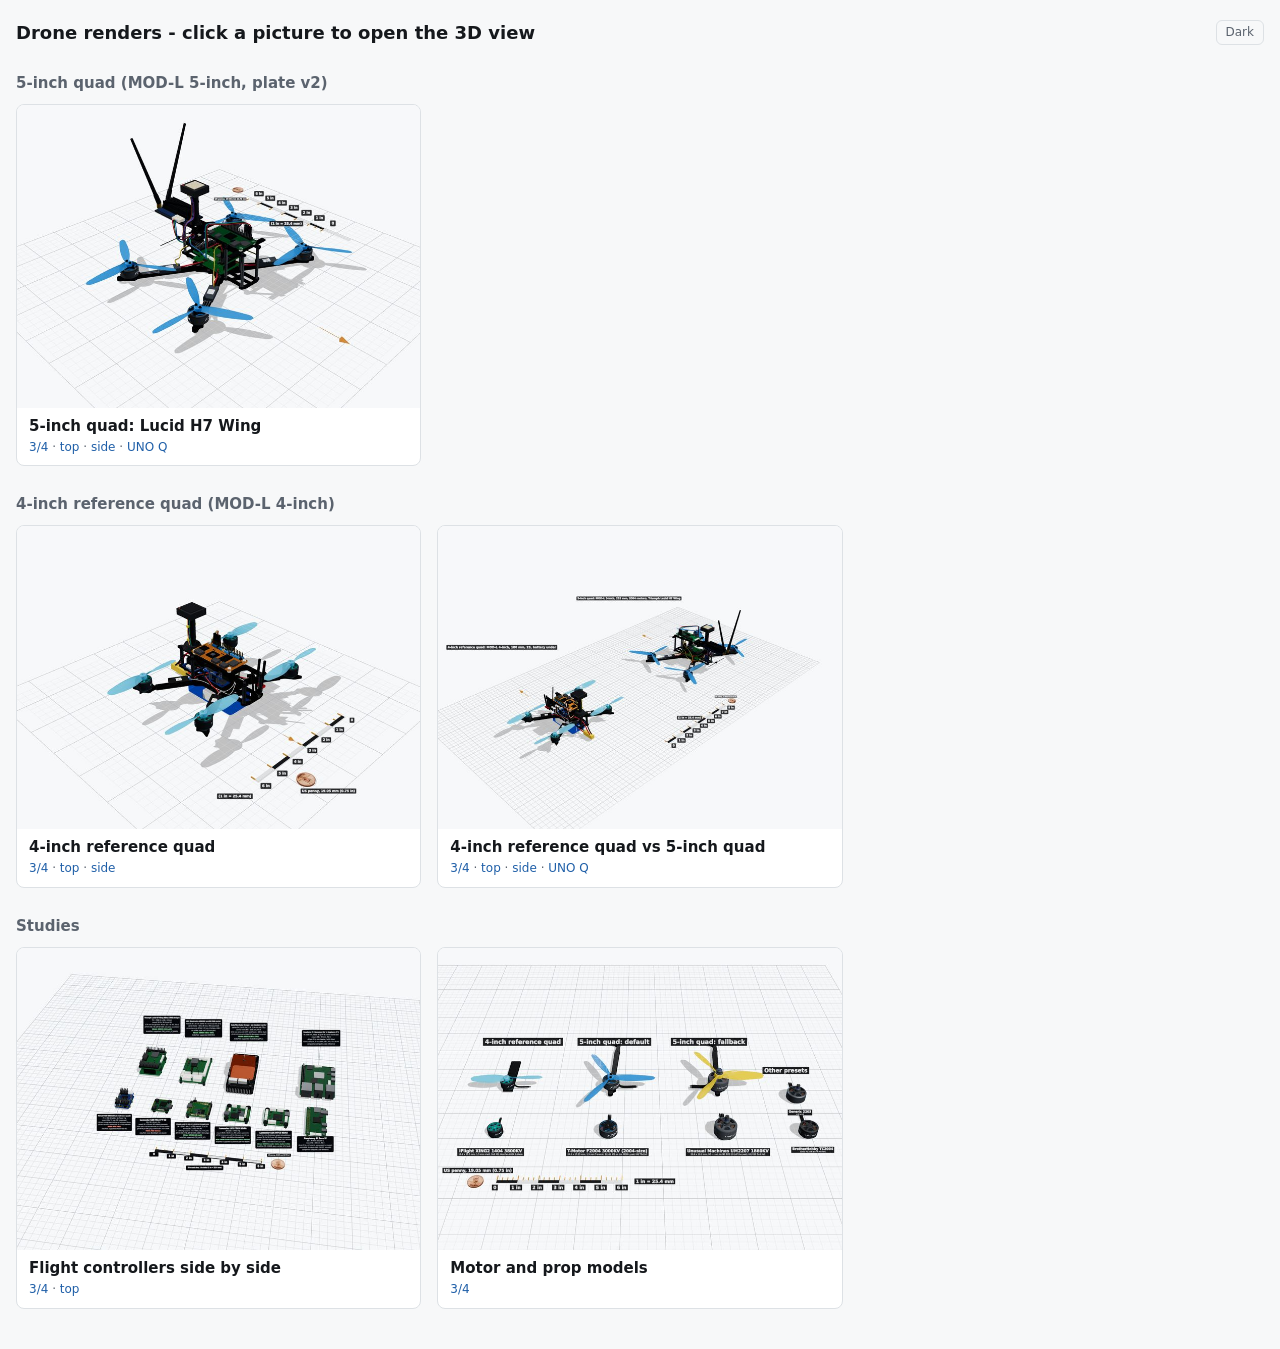
==== index.html @ 684cab9d "Update renders 2026-11-09" ====
<!doctype html>
<html lang="en" data-theme="light">
<head>
<meta charset="utf-8">
<meta name="viewport" content="width=device-width, initial-scale=1">
<title>Drone Renders</title>
<!-- Generated 2026-11-09 18:02 by tools/render/build_gallery.py; do not edit by hand. -->
<style>
:root { --bg:#f7f8f9; --fg:#15181c; --muted:#5b636e; --card:#ffffff; --line:#dde1e5; --link:#1f5fa8; --ph:#eef0f2; }
:root[data-theme="dark"] { --bg:#1d2024; --fg:#e6e8eb; --muted:#9aa3ad; --card:#25292e; --line:#3a3f46; --link:#8cb8ff; --ph:#2c3137; }
* { box-sizing:border-box; }
html, body { margin:0; background:var(--bg); color:var(--fg); font:15px/1.4 system-ui,-apple-system,"Segoe UI",Roboto,Helvetica,Arial,sans-serif; }
body { overflow-x:hidden; }
.wrap { max-width:1400px; margin:0 auto; padding:20px 16px 40px; }
header { display:flex; align-items:center; justify-content:space-between; gap:12px; }
h1 { font-size:18px; font-weight:600; margin:0; }
#theme { background:transparent; color:var(--muted); border:1px solid var(--line); border-radius:6px; padding:3px 9px; font:inherit; font-size:12px; cursor:pointer; flex:none; }
h2 { font-size:15px; font-weight:600; color:var(--muted); margin:28px 0 10px; text-transform:none; }
.grid { display:grid; grid-template-columns:repeat(auto-fill, minmax(min(100%, 320px), 1fr)); gap:16px; }
.card { background:var(--card); border:1px solid var(--line); border-radius:8px; overflow:hidden; min-width:0; }
.pic { display:block; aspect-ratio:4 / 3; background:var(--ph); }
.pic img { display:block; width:100%; height:100%; object-fit:cover; }
.pic.fit { background:#ffffff; }
.pic.fit img { object-fit:contain; }
.pic.none { display:flex; align-items:center; justify-content:center; color:var(--muted); font-size:13px; text-decoration:none; }
.body { padding:8px 12px 10px; }
.title { font-weight:600; margin:0; overflow-wrap:anywhere; }
.links { font-size:12px; color:var(--muted); margin-top:2px; }
.links a { color:var(--link); text-decoration:none; }
.links a:hover { text-decoration:underline; }
.arch { margin:32px 0 0; font-size:15px; }
.arch a { color:var(--link); }
.pubnote { margin:0 0 10px; font-size:13px; color:var(--muted); }
</style>
</head>
<body>
<div class="wrap">
<header><h1>Drone renders - click a picture to open the 3D view</h1><button id="theme" type="button">Dark</button></header>
<h2>5-inch quad (MOD-L 5-inch, plate v2)</h2>
<div class="grid">
<article class="card"><a class="pic" href="quad5_render.html" target="_blank" rel="noopener"><img src="thumbs/quad5_render.jpg" alt="5-inch quad: Lucid H7 Wing" title="5-inch quad: Lucid H7 Wing (rev 10, 2026-11-09)" loading="lazy"></a><div class="body"><p class="title">5-inch quad: Lucid H7 Wing</p><div class="links"><a href="quad5_render.png" target="_blank" rel="noopener">3/4</a> &middot; <a href="quad5_render_top.png" target="_blank" rel="noopener">top</a> &middot; <a href="quad5_render_side.png" target="_blank" rel="noopener">side</a> &middot; <a href="quad5_render_unoq.png" target="_blank" rel="noopener">UNO Q</a></div></div></article>
</div>
<h2>4-inch reference quad (MOD-L 4-inch)</h2>
<div class="grid">
<article class="card"><a class="pic" href="quad4_ref_render.html" target="_blank" rel="noopener"><img src="thumbs/quad4_ref_render.jpg" alt="4-inch reference quad" title="4-inch reference quad render (2026-11-08)" loading="lazy"></a><div class="body"><p class="title">4-inch reference quad</p><div class="links"><a href="quad4_ref_render.png" target="_blank" rel="noopener">3/4</a> &middot; <a href="quad4_ref_render_top.png" target="_blank" rel="noopener">top</a> &middot; <a href="quad4_ref_render_side.png" target="_blank" rel="noopener">side</a></div></div></article>
<article class="card"><a class="pic" href="quad4_vs_quad5_render.html" target="_blank" rel="noopener"><img src="thumbs/quad4_vs_quad5_render.jpg" alt="4-inch reference quad vs 5-inch quad" title="4-inch reference quad vs 5-inch quad, same scene and scale (rev 2026-11-09: synced to the standalone renders)" loading="lazy"></a><div class="body"><p class="title">4-inch reference quad vs 5-inch quad</p><div class="links"><a href="quad4_vs_quad5_render.png" target="_blank" rel="noopener">3/4</a> &middot; <a href="quad4_vs_quad5_render_top.png" target="_blank" rel="noopener">top</a> &middot; <a href="quad4_vs_quad5_render_side.png" target="_blank" rel="noopener">side</a> &middot; <a href="quad4_vs_quad5_render_unoq.png" target="_blank" rel="noopener">UNO Q</a></div></div></article>
</div>
<h2>Studies</h2>
<div class="grid">
<article class="card"><a class="pic" href="fc_comparison_render.html" target="_blank" rel="noopener"><img src="thumbs/fc_comparison_render.jpg" alt="Flight controllers side by side" title="FC comparison render (2026-11-08, rev 2: every FC in designer&#x27;s document + Lumenier NDAA options + Pi references)" loading="lazy"></a><div class="body"><p class="title">Flight controllers side by side</p><div class="links"><a href="fc_comparison_render.png" target="_blank" rel="noopener">3/4</a> &middot; <a href="fc_comparison_render_top.png" target="_blank" rel="noopener">top</a></div></div></article>
<article class="card"><a class="pic" href="lib/motor_models_test.html" target="_blank" rel="noopener"><img src="thumbs/lib__motor_models_test.jpg" alt="Motor and prop models" title="Motor model test" loading="lazy"></a><div class="body"><p class="title">Motor and prop models</p><div class="links"><a href="lib/motor_models_test.png" target="_blank" rel="noopener">3/4</a></div></div></article>
</div>
</div>
<script>
(function () {
  var root = document.documentElement, btn = document.getElementById('theme');
  function apply(t) { root.setAttribute('data-theme', t); btn.textContent = t === 'dark' ? 'Light' : 'Dark'; }
  var saved = null;
  try { saved = localStorage.getItem('quad5-gallery-theme'); } catch (e) {}
  apply(saved === 'dark' ? 'dark' : 'light');
  btn.addEventListener('click', function () {
    var t = root.getAttribute('data-theme') === 'dark' ? 'light' : 'dark';
    apply(t);
    try { localStorage.setItem('quad5-gallery-theme', t); } catch (e) {}
  });
})();
</script>
</body>
</html>
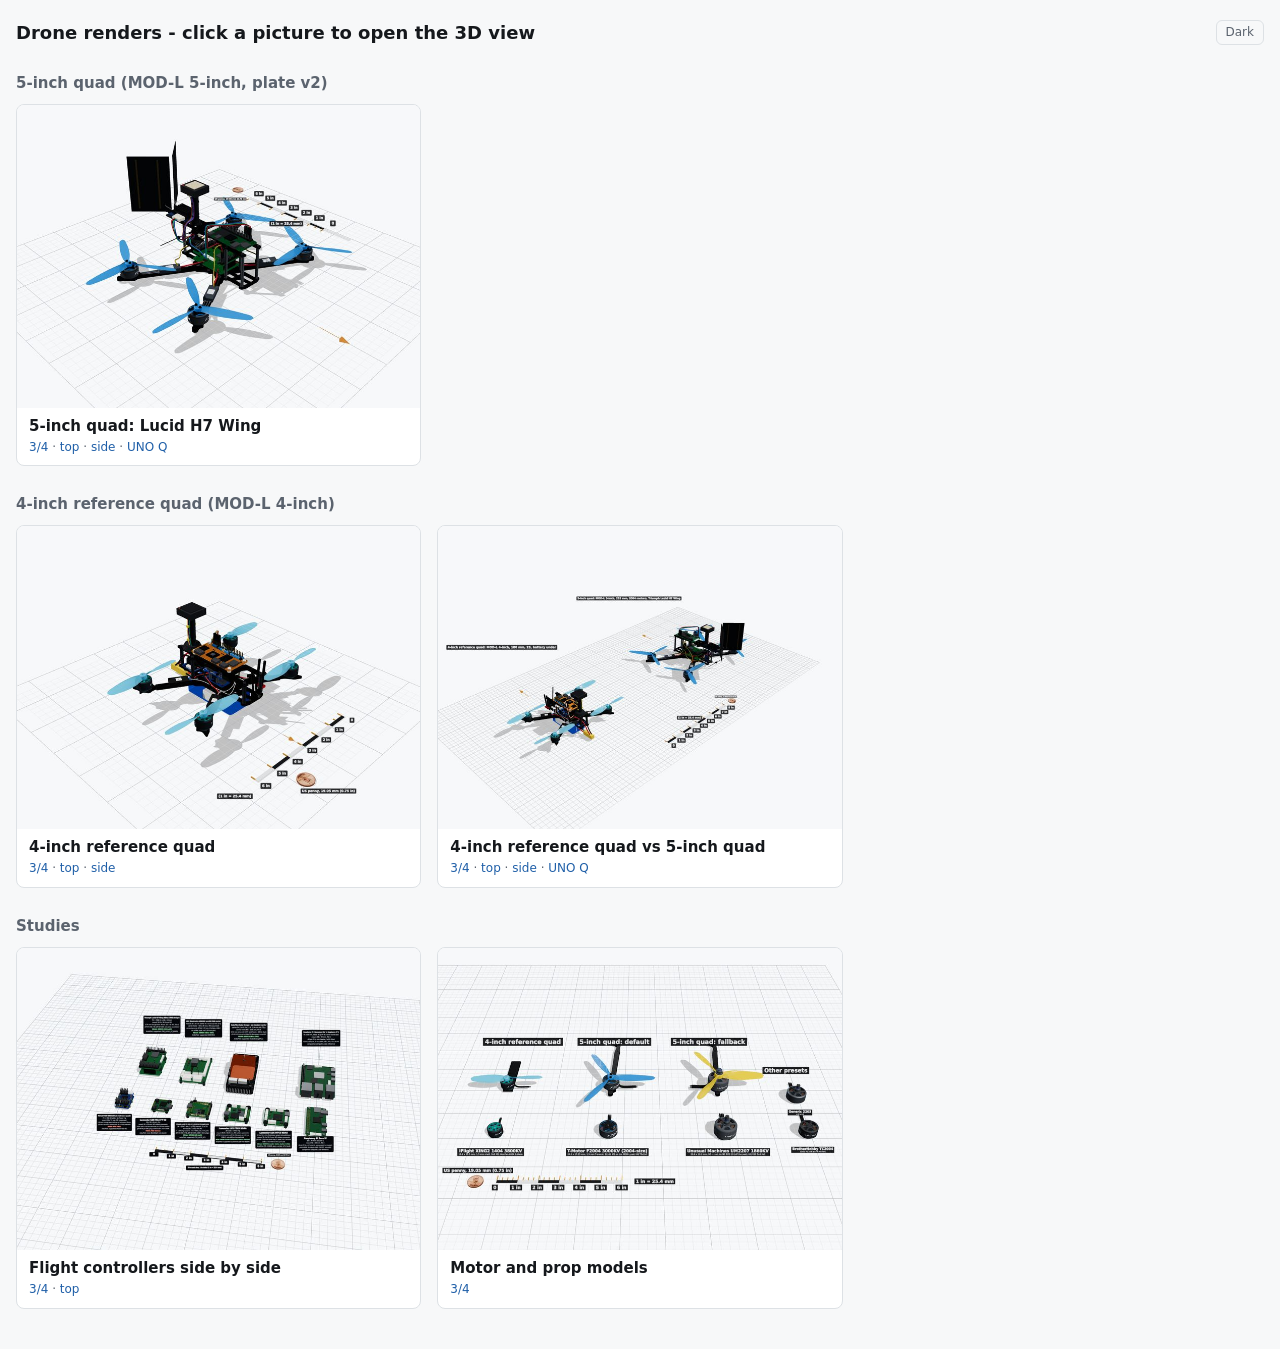
==== commit 5e832f5e: "Update renders 2026-11-09" ====
--- a/index.html
+++ b/index.html
@@ -4,7 +4,7 @@
 <meta charset="utf-8">
 <meta name="viewport" content="width=device-width, initial-scale=1">
 <title>Drone Renders</title>
-<!-- Generated 2026-11-09 18:02 by tools/render/build_gallery.py; do not edit by hand. -->
+<!-- Generated 2026-11-09 19:34 by tools/render/build_gallery.py; do not edit by hand. -->
 <style>
 :root { --bg:#f7f8f9; --fg:#15181c; --muted:#5b636e; --card:#ffffff; --line:#dde1e5; --link:#1f5fa8; --ph:#eef0f2; }
 :root[data-theme="dark"] { --bg:#1d2024; --fg:#e6e8eb; --muted:#9aa3ad; --card:#25292e; --line:#3a3f46; --link:#8cb8ff; --ph:#2c3137; }
@@ -38,7 +38,7 @@
 <header><h1>Drone renders - click a picture to open the 3D view</h1><button id="theme" type="button">Dark</button></header>
 <h2>5-inch quad (MOD-L 5-inch, plate v2)</h2>
 <div class="grid">
-<article class="card"><a class="pic" href="quad5_render.html" target="_blank" rel="noopener"><img src="thumbs/quad5_render.jpg" alt="5-inch quad: Lucid H7 Wing" title="5-inch quad: Lucid H7 Wing (rev 10, 2026-11-09)" loading="lazy"></a><div class="body"><p class="title">5-inch quad: Lucid H7 Wing</p><div class="links"><a href="quad5_render.png" target="_blank" rel="noopener">3/4</a> &middot; <a href="quad5_render_top.png" target="_blank" rel="noopener">top</a> &middot; <a href="quad5_render_side.png" target="_blank" rel="noopener">side</a> &middot; <a href="quad5_render_unoq.png" target="_blank" rel="noopener">UNO Q</a></div></div></article>
+<article class="card"><a class="pic" href="quad5_render.html" target="_blank" rel="noopener"><img src="thumbs/quad5_render.jpg" alt="5-inch quad: Lucid H7 Wing" title="5-inch quad: Lucid H7 Wing (rev 11, 2026-11-09)" loading="lazy"></a><div class="body"><p class="title">5-inch quad: Lucid H7 Wing</p><div class="links"><a href="quad5_render.png" target="_blank" rel="noopener">3/4</a> &middot; <a href="quad5_render_top.png" target="_blank" rel="noopener">top</a> &middot; <a href="quad5_render_side.png" target="_blank" rel="noopener">side</a> &middot; <a href="quad5_render_unoq.png" target="_blank" rel="noopener">UNO Q</a></div></div></article>
 </div>
 <h2>4-inch reference quad (MOD-L 4-inch)</h2>
 <div class="grid">
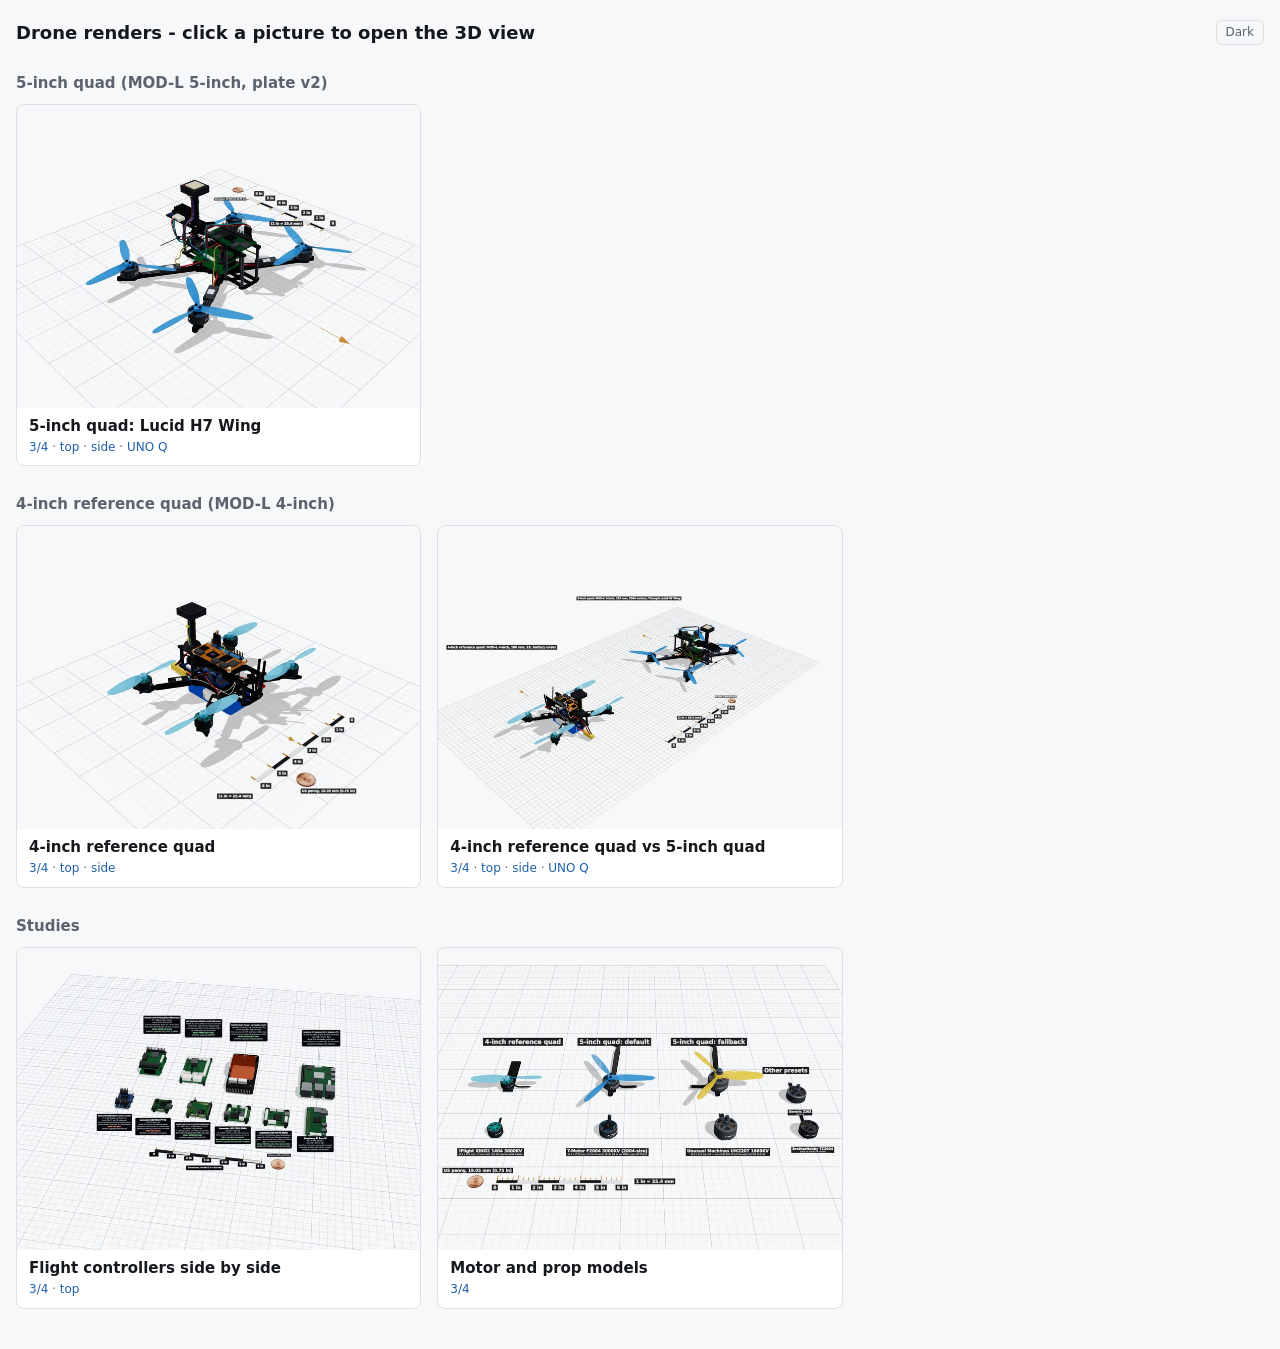
==== commit 1b55e19b: "Update renders 2026-11-09" ====
--- a/index.html
+++ b/index.html
@@ -4,7 +4,7 @@
 <meta charset="utf-8">
 <meta name="viewport" content="width=device-width, initial-scale=1">
 <title>Drone Renders</title>
-<!-- Generated 2026-11-09 19:34 by tools/render/build_gallery.py; do not edit by hand. -->
+<!-- Generated 2026-11-09 19:58 by tools/render/build_gallery.py; do not edit by hand. -->
 <style>
 :root { --bg:#f7f8f9; --fg:#15181c; --muted:#5b636e; --card:#ffffff; --line:#dde1e5; --link:#1f5fa8; --ph:#eef0f2; }
 :root[data-theme="dark"] { --bg:#1d2024; --fg:#e6e8eb; --muted:#9aa3ad; --card:#25292e; --line:#3a3f46; --link:#8cb8ff; --ph:#2c3137; }
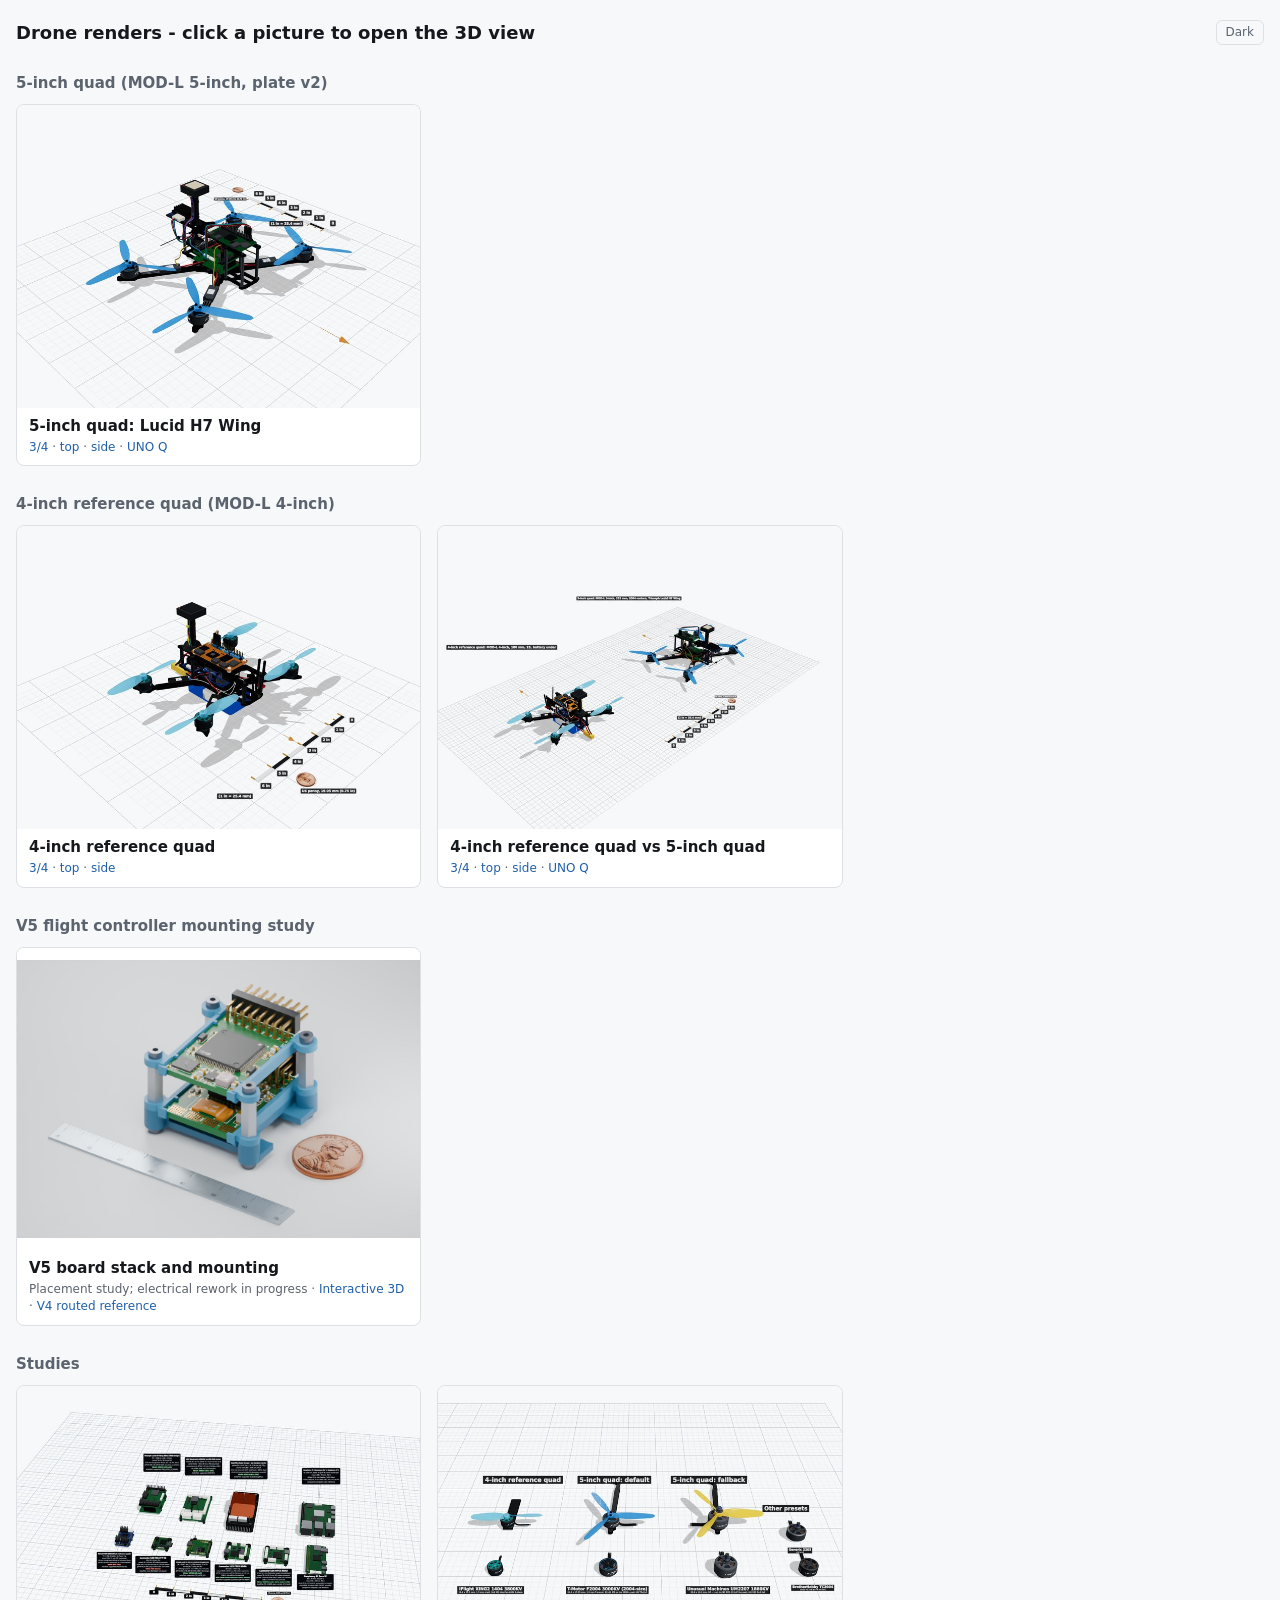
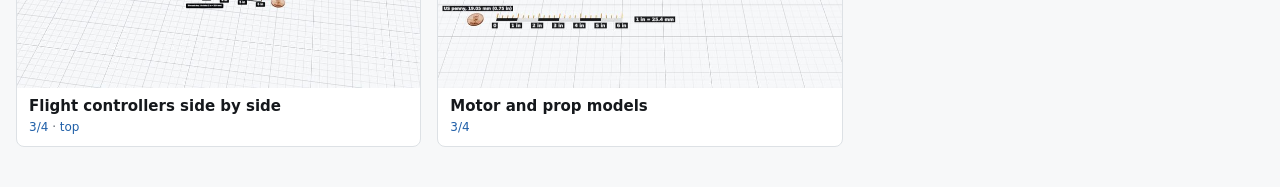
==== commit 05cbd742: "Add V5 board and four-standoff mounting study" ====
--- a/index.html
+++ b/index.html
@@ -4,7 +4,7 @@
 <meta charset="utf-8">
 <meta name="viewport" content="width=device-width, initial-scale=1">
 <title>Drone Renders</title>
-<!-- Generated 2026-11-09 19:58 by tools/render/build_gallery.py; do not edit by hand. -->
+<!-- Generated 2026-11-09 20:11 by tools/render/build_gallery.py; do not edit by hand. -->
 <style>
 :root { --bg:#f7f8f9; --fg:#15181c; --muted:#5b636e; --card:#ffffff; --line:#dde1e5; --link:#1f5fa8; --ph:#eef0f2; }
 :root[data-theme="dark"] { --bg:#1d2024; --fg:#e6e8eb; --muted:#9aa3ad; --card:#25292e; --line:#3a3f46; --link:#8cb8ff; --ph:#2c3137; }
@@ -45,6 +45,8 @@
 <article class="card"><a class="pic" href="quad4_ref_render.html" target="_blank" rel="noopener"><img src="thumbs/quad4_ref_render.jpg" alt="4-inch reference quad" title="4-inch reference quad render (2026-11-08)" loading="lazy"></a><div class="body"><p class="title">4-inch reference quad</p><div class="links"><a href="quad4_ref_render.png" target="_blank" rel="noopener">3/4</a> &middot; <a href="quad4_ref_render_top.png" target="_blank" rel="noopener">top</a> &middot; <a href="quad4_ref_render_side.png" target="_blank" rel="noopener">side</a></div></div></article>
 <article class="card"><a class="pic" href="quad4_vs_quad5_render.html" target="_blank" rel="noopener"><img src="thumbs/quad4_vs_quad5_render.jpg" alt="4-inch reference quad vs 5-inch quad" title="4-inch reference quad vs 5-inch quad, same scene and scale (rev 2026-11-09: synced to the standalone renders)" loading="lazy"></a><div class="body"><p class="title">4-inch reference quad vs 5-inch quad</p><div class="links"><a href="quad4_vs_quad5_render.png" target="_blank" rel="noopener">3/4</a> &middot; <a href="quad4_vs_quad5_render_top.png" target="_blank" rel="noopener">top</a> &middot; <a href="quad4_vs_quad5_render_side.png" target="_blank" rel="noopener">side</a> &middot; <a href="quad4_vs_quad5_render_unoq.png" target="_blank" rel="noopener">UNO Q</a></div></div></article>
 </div>
+<h2 id="fc-v5-study">V5 flight controller mounting study</h2>
+<div class="grid"><article class="card"><a class="pic fit" href="fc-v5-mounting-study/"><img src="fc-v5-mounting-study/angled.png" alt="Green V5 flight controller boards with four screw standoffs, ruler and penny" loading="lazy"></a><div class="body"><p class="title">V5 board stack and mounting</p><div class="links">Placement study; electrical rework in progress · <a href="fc-v5-mounting-study/">Interactive 3D</a> · <a href="fc-v4-board-detail/">V4 routed reference</a></div></div></article></div>
 <h2>Studies</h2>
 <div class="grid">
 <article class="card"><a class="pic" href="fc_comparison_render.html" target="_blank" rel="noopener"><img src="thumbs/fc_comparison_render.jpg" alt="Flight controllers side by side" title="FC comparison render (2026-11-08, rev 2: every FC in designer&#x27;s document + Lumenier NDAA options + Pi references)" loading="lazy"></a><div class="body"><p class="title">Flight controllers side by side</p><div class="links"><a href="fc_comparison_render.png" target="_blank" rel="noopener">3/4</a> &middot; <a href="fc_comparison_render_top.png" target="_blank" rel="noopener">top</a></div></div></article>
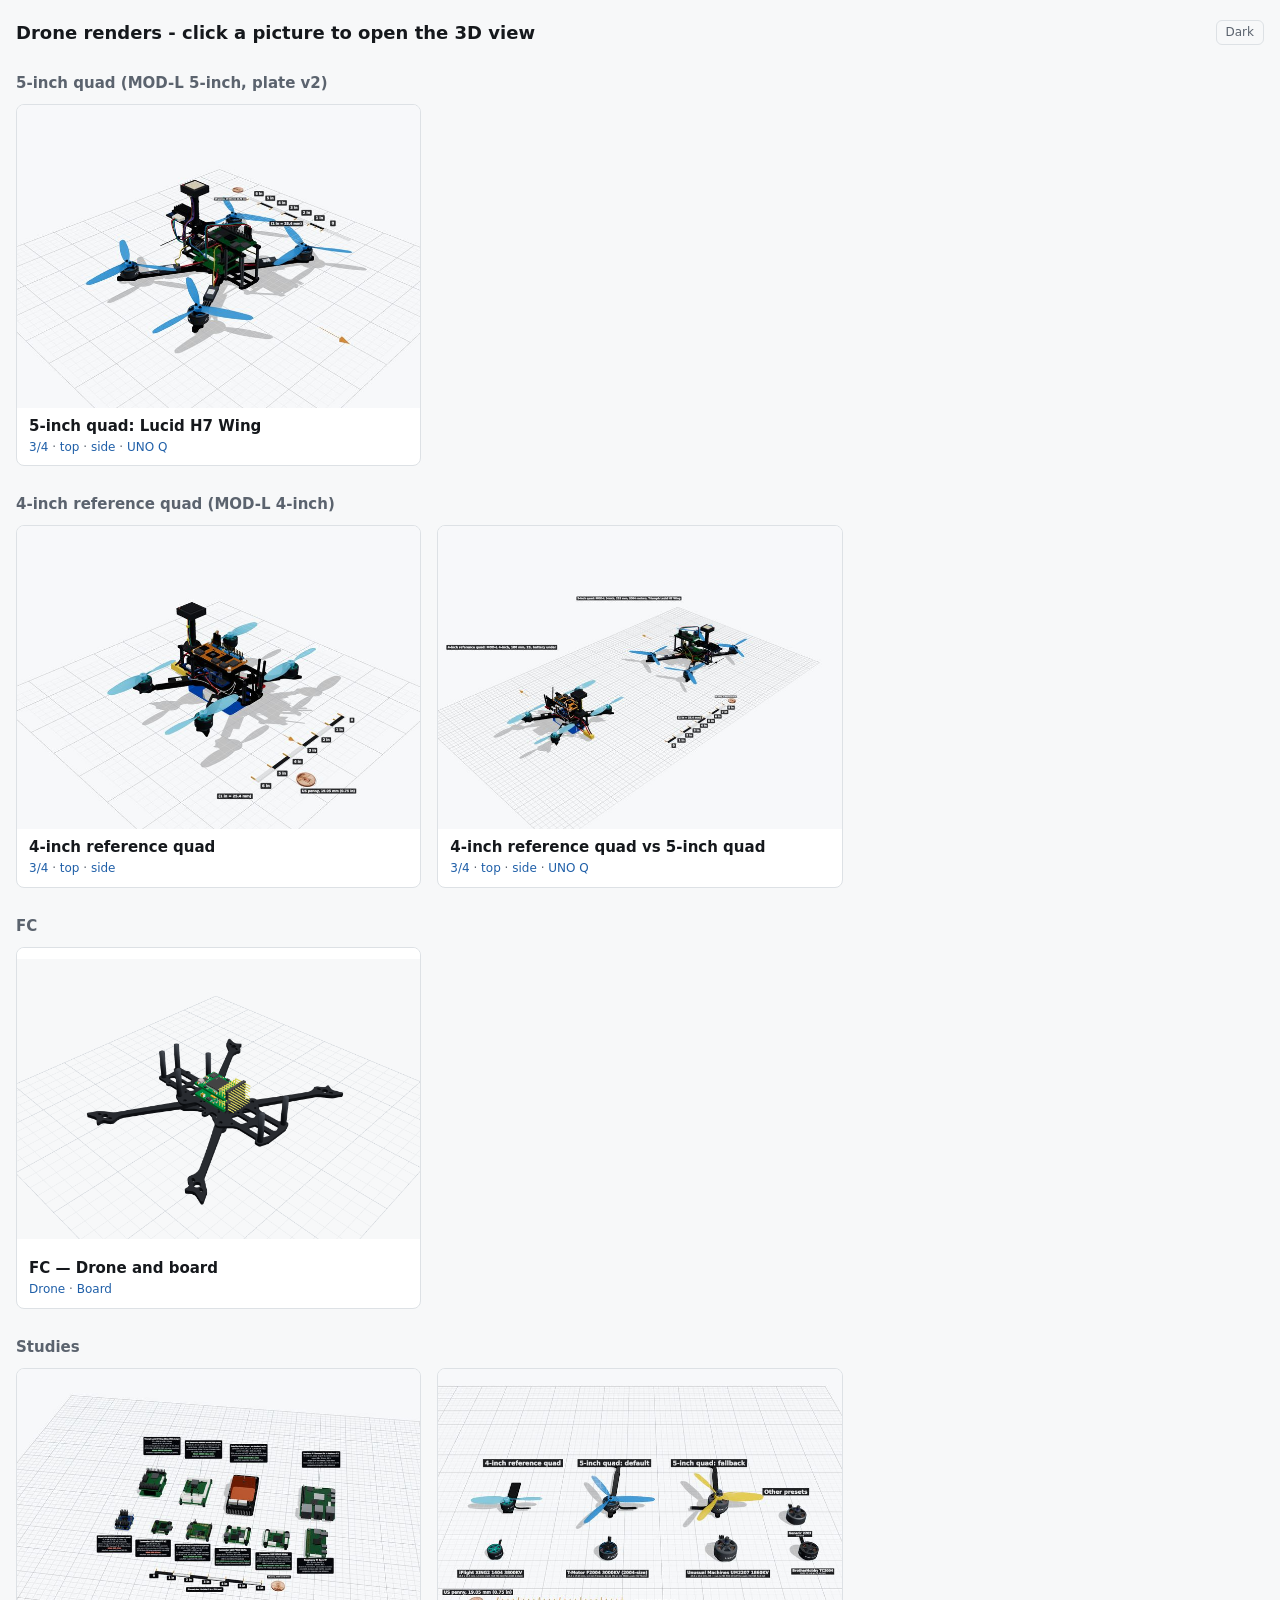
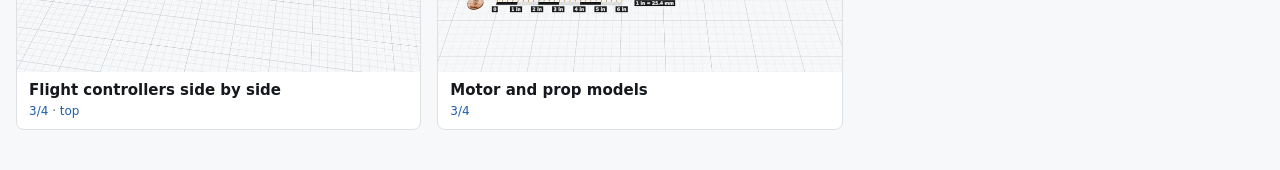
==== commit c1c549a1: "Use one FC site with drone and board views; retire carrier view" ====
--- a/index.html
+++ b/index.html
@@ -45,8 +45,7 @@
 <article class="card"><a class="pic" href="quad4_ref_render.html" target="_blank" rel="noopener"><img src="thumbs/quad4_ref_render.jpg" alt="4-inch reference quad" title="4-inch reference quad render (2026-11-08)" loading="lazy"></a><div class="body"><p class="title">4-inch reference quad</p><div class="links"><a href="quad4_ref_render.png" target="_blank" rel="noopener">3/4</a> &middot; <a href="quad4_ref_render_top.png" target="_blank" rel="noopener">top</a> &middot; <a href="quad4_ref_render_side.png" target="_blank" rel="noopener">side</a></div></div></article>
 <article class="card"><a class="pic" href="quad4_vs_quad5_render.html" target="_blank" rel="noopener"><img src="thumbs/quad4_vs_quad5_render.jpg" alt="4-inch reference quad vs 5-inch quad" title="4-inch reference quad vs 5-inch quad, same scene and scale (rev 2026-11-09: synced to the standalone renders)" loading="lazy"></a><div class="body"><p class="title">4-inch reference quad vs 5-inch quad</p><div class="links"><a href="quad4_vs_quad5_render.png" target="_blank" rel="noopener">3/4</a> &middot; <a href="quad4_vs_quad5_render_top.png" target="_blank" rel="noopener">top</a> &middot; <a href="quad4_vs_quad5_render_side.png" target="_blank" rel="noopener">side</a> &middot; <a href="quad4_vs_quad5_render_unoq.png" target="_blank" rel="noopener">UNO Q</a></div></div></article>
 </div>
-<h2 id="fc-v5-study">V5 flight controller mounting study</h2>
-<div class="grid"><article class="card"><a class="pic fit" href="fc-v5-mounting-study/"><img src="fc-v5-mounting-study/angled.png" alt="Green V5 flight controller boards with four screw standoffs, ruler and penny" loading="lazy"></a><div class="body"><p class="title">V5 board stack and mounting</p><div class="links">Placement study; electrical rework in progress · <a href="fc-v5-mounting-study/">Interactive 3D</a> · <a href="fc-v4-board-detail/">V4 routed reference</a></div></div></article></div>
+<h2 id="fc">FC</h2><div class="grid"><article class="card"><a class="pic fit" href="fc/"><img src="fc/drone.png" alt="Flight controller on the 4-inch HD Cargo frame" loading="lazy"></a><div class="body"><p class="title">FC — Drone and board</p><div class="links"><a href="fc/">Drone</a> · <a href="fc/board.html">Board</a></div></div></article></div>
 <h2>Studies</h2>
 <div class="grid">
 <article class="card"><a class="pic" href="fc_comparison_render.html" target="_blank" rel="noopener"><img src="thumbs/fc_comparison_render.jpg" alt="Flight controllers side by side" title="FC comparison render (2026-11-08, rev 2: every FC in designer&#x27;s document + Lumenier NDAA options + Pi references)" loading="lazy"></a><div class="body"><p class="title">Flight controllers side by side</p><div class="links"><a href="fc_comparison_render.png" target="_blank" rel="noopener">3/4</a> &middot; <a href="fc_comparison_render_top.png" target="_blank" rel="noopener">top</a></div></div></article>
